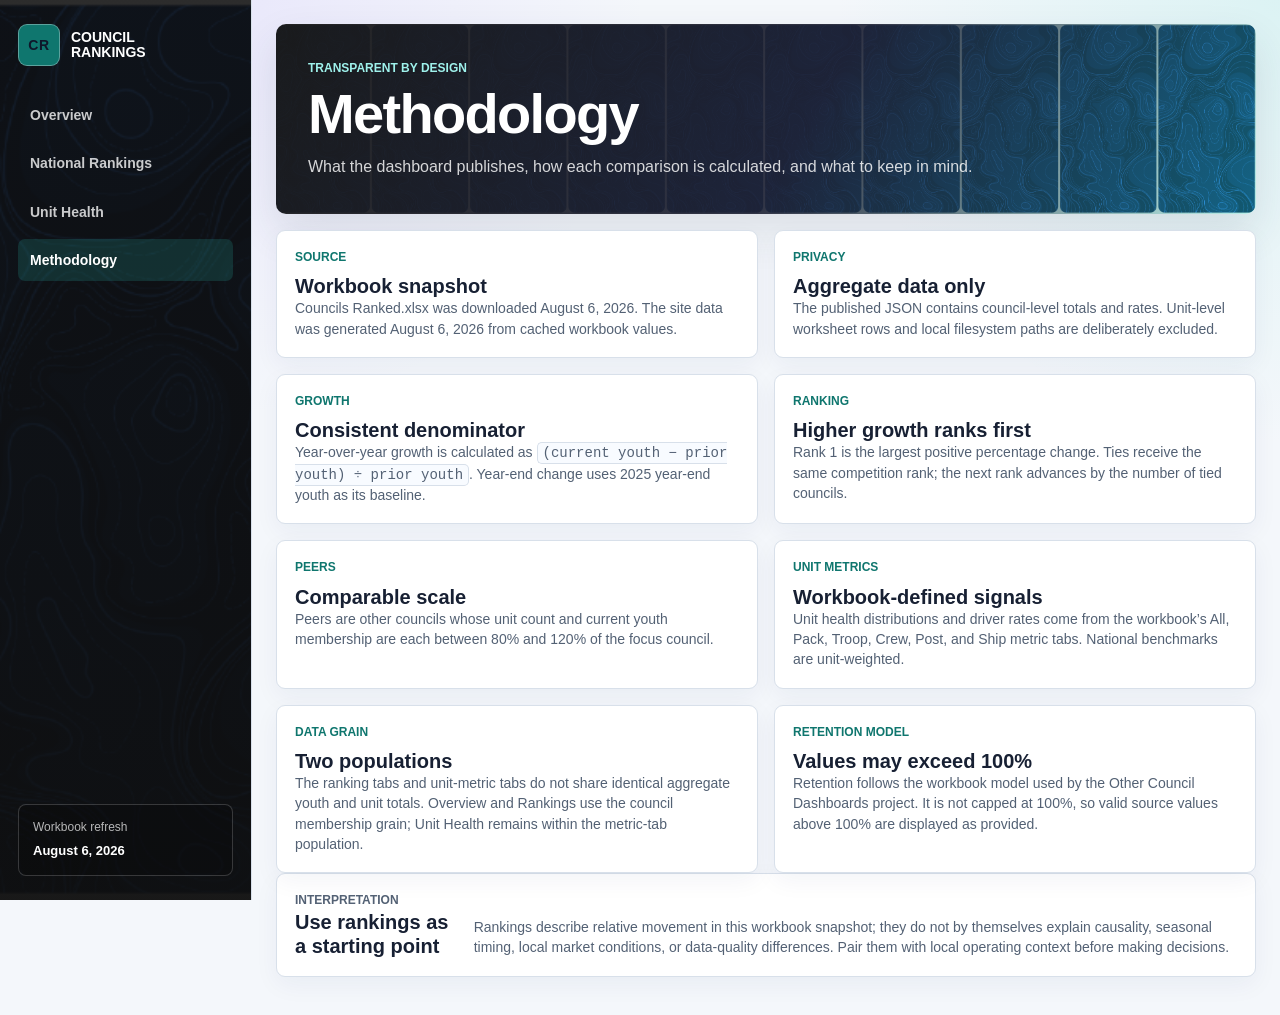
==== about.html @ ef824299 "Publish council performance ranking dashboard" ====
<!doctype html>
<html lang="en">
<head>
  <meta charset="utf-8">
  <meta name="viewport" content="width=device-width, initial-scale=1">
  <meta name="description" content="Methodology and source notes for the council ranking dashboard.">
  <title>Methodology · Council Performance Rankings</title>
  <link rel="stylesheet" href="assets/dashboard.css">
</head>
<body data-page="about">
  <div class="app-shell">
    <aside class="sidebar" aria-label="Council ranking navigation">
      <a class="brand" href="index.html"><span class="brand-mark">CR</span><span>Council<br>Rankings</span></a>
      <nav>
        <a href="index.html">Overview</a>
        <a href="rankings.html">National Rankings</a>
        <a href="unit-health.html">Unit Health</a>
        <a class="active" href="about.html">Methodology</a>
      </nav>
      <div class="sidebar-note"><span>Workbook refresh</span><strong data-source-date>Loading…</strong></div>
    </aside>
    <main>
      <header class="hero compact-hero">
        <div><p class="eyebrow">Transparent by design</p><h1>Methodology</h1><p class="lede">What the dashboard publishes, how each comparison is calculated, and what to keep in mind.</p></div>
      </header>

      <section class="method-grid">
        <article class="panel"><p class="section-kicker">Source</p><h2>Workbook snapshot</h2><p id="methodSource">Loading source metadata…</p></article>
        <article class="panel"><p class="section-kicker">Privacy</p><h2>Aggregate data only</h2><p>The published JSON contains council-level totals and rates. Unit-level worksheet rows and local filesystem paths are deliberately excluded.</p></article>
        <article class="panel"><p class="section-kicker">Growth</p><h2>Consistent denominator</h2><p>Year-over-year growth is calculated as <code>(current youth − prior youth) ÷ prior youth</code>. Year-end change uses 2025 year-end youth as its baseline.</p></article>
        <article class="panel"><p class="section-kicker">Ranking</p><h2>Higher growth ranks first</h2><p>Rank 1 is the largest positive percentage change. Ties receive the same competition rank; the next rank advances by the number of tied councils.</p></article>
        <article class="panel"><p class="section-kicker">Peers</p><h2>Comparable scale</h2><p>Peers are other councils whose unit count and current youth membership are each between 80% and 120% of the focus council.</p></article>
        <article class="panel"><p class="section-kicker">Unit metrics</p><h2>Workbook-defined signals</h2><p>Unit health distributions and driver rates come from the workbook’s All, Pack, Troop, Crew, Post, and Ship metric tabs. National benchmarks are unit-weighted.</p></article>
        <article class="panel"><p class="section-kicker">Data grain</p><h2>Two populations</h2><p>The ranking tabs and unit-metric tabs do not share identical aggregate youth and unit totals. Overview and Rankings use the council membership grain; Unit Health remains within the metric-tab population.</p></article>
        <article class="panel"><p class="section-kicker">Retention model</p><h2>Values may exceed 100%</h2><p>Retention follows the workbook model used by the Other Council Dashboards project. It is not capped at 100%, so valid source values above 100% are displayed as provided.</p></article>
      </section>

      <section class="panel source-panel">
        <div><p class="section-kicker">Interpretation</p><h2>Use rankings as a starting point</h2></div>
        <p>Rankings describe relative movement in this workbook snapshot; they do not by themselves explain causality, seasonal timing, local market conditions, or data-quality differences. Pair them with local operating context before making decisions.</p>
      </section>
    </main>
  </div>
  <script src="assets/dashboard.js"></script>
</body>
</html>
---- assets/dashboard.css ----
:root {
  color-scheme: light dark;
  --blue-900: #dbeafe;
  --blue-700: #7dd3fc;
  --blue-500: #38bdf8;
  --cyan: #2dd4bf;
  --purple: #a78bfa;
  --orange: #f5a623;
  --red: #fb7185;
  --green: #34d399;
  --ink: #f8fafc;
  --muted: #a7b0c0;
  --line: #2b3345;
  --soft: #0f0f0f;
  --panel: #1a1a1a;
  --panel-2: #20222a;
  --control-bg: #101218;
  --track: #2b3345;
  --table-head-bg: #111827;
  --table-head-ink: #fff;
  --row-hover: rgba(45, 212, 191, .08);
  --shadow: 0 18px 42px rgba(0, 0, 0, .34);
}

@media (prefers-color-scheme: light) {
  :root {
    --blue-900: #1e3a8a;
    --blue-700: #0369a1;
    --blue-500: #0284c7;
    --cyan: #0f766e;
    --purple: #7c3aed;
    --orange: #b45309;
    --red: #be123c;
    --green: #047857;
    --ink: #172033;
    --muted: #536174;
    --line: #d8e0ea;
    --soft: #f4f7fb;
    --panel: #fff;
    --panel-2: #f8fbff;
    --control-bg: #fff;
    --track: #d9e4ef;
    --table-head-bg: #edf4fb;
    --table-head-ink: #172033;
    --row-hover: rgba(15, 118, 110, .08);
    --shadow: 0 18px 42px rgba(43, 56, 80, .12);
  }
}

* { box-sizing: border-box; }
html { scroll-behavior: smooth; }
body {
  margin: 0;
  overflow-x: hidden;
  background:
    radial-gradient(circle at top right, rgba(45, 212, 191, .12), transparent 28rem),
    radial-gradient(circle at 18% 0, rgba(167, 139, 250, .14), transparent 26rem),
    var(--soft);
  color: var(--ink);
  font-family: Aptos, "Segoe UI", -apple-system, BlinkMacSystemFont, sans-serif;
  font-size: 14px;
  line-height: 1.45;
}
button, input, select { font: inherit; }
a { color: inherit; }
h1, h2, h3, p { margin-top: 0; }
h1 { margin-bottom: 12px; max-width: 780px; font-size: clamp(36px, 5vw, 56px); line-height: 1.04; font-weight: 670; letter-spacing: -.03em; }
h2 { margin-bottom: 0; font-size: 20px; line-height: 1.2; }
h3 { margin: 0 0 8px; font-size: 16px; }
code { border: 1px solid var(--line); border-radius: 5px; padding: 2px 5px; background: var(--panel-2); }

.app-shell { min-height: 100vh; display: grid; grid-template-columns: 252px minmax(0, 1fr); }
.sidebar {
  position: sticky;
  top: 0;
  height: 100vh;
  display: flex;
  flex-direction: column;
  gap: 28px;
  padding: 24px 18px;
  color: #fff;
  background: linear-gradient(rgba(15, 15, 15, .88), rgba(15, 15, 15, .96)), url("topo-panel.png") center/cover;
  border-right: 1px solid var(--line);
}
.brand { display: flex; align-items: center; gap: 11px; color: #fff; font-size: 14px; font-weight: 800; line-height: 1.05; text-decoration: none; text-transform: uppercase; }
.brand-mark { width: 42px; height: 42px; display: grid; place-items: center; border: 1px solid rgba(255, 255, 255, .32); border-radius: 9px; color: #0f172a; background: var(--cyan); font-size: 14px; letter-spacing: .05em; }
.sidebar nav { display: grid; gap: 6px; }
.sidebar nav a { color: rgba(255, 255, 255, .78); text-decoration: none; border-radius: 7px; padding: 11px 12px; font-weight: 680; }
.sidebar nav a:hover, .sidebar nav a.active { color: #fff; background: rgba(45, 212, 191, .16); }
.sidebar-note { margin-top: auto; display: grid; gap: 6px; padding: 14px; border: 1px solid rgba(255, 255, 255, .18); border-radius: 8px; background: rgba(0, 0, 0, .18); }
.sidebar-note span { color: rgba(255, 255, 255, .7); font-size: 12px; }
.sidebar-note strong { font-size: 13px; }

main { min-width: 0; padding: 24px; }
.hero {
  min-height: 230px;
  display: flex;
  justify-content: space-between;
  align-items: end;
  gap: 28px;
  padding: 32px;
  color: #fff;
  background: linear-gradient(120deg, rgba(26, 26, 26, .96), rgba(31, 35, 54, .92) 54%, rgba(45, 212, 191, .32)), url("topo-panel.png") right center/auto 100%;
  border-radius: 10px;
  box-shadow: var(--shadow);
}
.compact-hero { min-height: 190px; align-items: center; }
.eyebrow, .section-kicker { margin: 0 0 8px; color: var(--cyan); font-size: 12px; font-weight: 820; text-transform: uppercase; }
.hero .eyebrow { color: #9ff2ec; }
.lede { max-width: 720px; margin-bottom: 0; color: rgba(255, 255, 255, .82); font-size: 16px; }
.hero-actions { width: min(440px, 100%); display: grid; gap: 10px; }
.filter-note { margin: 0; color: rgba(255, 255, 255, .76); font-size: 12px; font-weight: 750; }
.control { min-width: 0; display: grid; gap: 5px; color: var(--muted); font-size: 12px; font-weight: 750; }
.control.light { color: rgba(255, 255, 255, .78); }
select, input { width: 100%; min-width: 0; height: 42px; border: 1px solid var(--line); border-radius: 7px; padding: 0 12px; color: var(--ink); background: var(--control-bg); }
.hero select { border-color: rgba(255, 255, 255, .24); color: #fff; background: rgba(9, 12, 20, .76); }

.kpi-grid { display: grid; grid-template-columns: repeat(6, minmax(132px, 1fr)); gap: 14px; margin: 16px 0; }
.compact-kpis { grid-template-columns: repeat(4, minmax(150px, 1fr)); }
.kpi, .panel { min-width: 0; border: 1px solid var(--line); border-radius: 9px; background: var(--panel); box-shadow: 0 8px 24px rgba(8, 43, 97, .05); }
.kpi { min-height: 128px; display: grid; align-content: space-between; padding: 16px; border-top: 4px solid var(--blue-500); background: linear-gradient(180deg, var(--panel), var(--panel-2)); }
.kpi.good { border-top-color: var(--green); }
.kpi.warning { border-top-color: var(--orange); }
.kpi.danger { border-top-color: var(--red); }
.kpi.teal { border-top-color: var(--cyan); }
.kpi-label { color: var(--muted); font-size: 11px; font-weight: 820; text-transform: uppercase; }
.kpi-value { margin: 8px 0 3px; color: var(--ink); font-size: clamp(25px, 3vw, 31px); line-height: 1; font-weight: 700; font-variant-numeric: tabular-nums; overflow-wrap: anywhere; }
.kpi-sub { color: var(--muted); font-size: 12px; overflow-wrap: anywhere; }

.focus-grid { display: grid; grid-template-columns: repeat(2, minmax(0, 1fr)); gap: 16px; }
.dashboard-grid { display: grid; grid-template-columns: minmax(0, 1.35fr) minmax(320px, .65fr); gap: 16px; align-items: start; }
.panel { margin-bottom: 16px; padding: 18px; overflow: hidden; }
.panel-head { display: flex; justify-content: space-between; align-items: center; gap: 16px; margin-bottom: 16px; }
.panel-head.compact { margin-bottom: 12px; }
.panel-intro { margin: -5px 0 15px; color: var(--muted); }
.detail-link { display: inline-flex; align-items: center; min-height: 30px; border: 1px solid var(--line); border-radius: 999px; padding: 4px 10px; color: var(--cyan); background: var(--panel-2); font-size: 12px; font-weight: 800; text-decoration: none; white-space: nowrap; }
.detail-link:hover { text-decoration: underline; }
.count-pill, .status { display: inline-flex; align-items: center; justify-content: center; min-height: 25px; border-radius: 999px; padding: 3px 9px; font-size: 12px; font-weight: 820; white-space: nowrap; }
.count-pill { color: var(--cyan); background: rgba(45, 212, 191, .12); }
.status.good { color: var(--green); background: rgba(52, 211, 153, .13); }
.status.warn { color: var(--orange); background: rgba(245, 166, 35, .13); }
.status.bad { color: var(--red); background: rgba(251, 113, 133, .13); }

.chart-list, .comparison-list { display: grid; gap: 10px; }
.chart-row { display: grid; grid-template-columns: minmax(140px, 230px) minmax(110px, 1fr) 78px; gap: 12px; align-items: center; }
.chart-label { min-width: 0; display: grid; gap: 2px; font-weight: 720; }
.chart-label span { color: var(--muted); font-size: 11px; font-weight: 650; }
.bar { height: 14px; overflow: hidden; border-radius: 999px; background: var(--track); }
.bar span { display: block; height: 100%; min-width: 2px; border-radius: inherit; background: linear-gradient(90deg, var(--purple), var(--cyan)); }
.bar.negative span { background: linear-gradient(90deg, var(--red), var(--orange)); }
.bar-value { text-align: right; font-variant-numeric: tabular-nums; font-weight: 750; }
.signal-list { display: grid; gap: 10px; }
.signal { border: 1px solid var(--line); border-radius: 8px; padding: 13px; background: var(--panel-2); }
.signal strong { display: block; margin-bottom: 4px; font-size: 15px; }
.signal p { margin: 0; color: var(--muted); }

.table-wrap { width: 100%; max-width: 100%; max-height: 560px; overflow: auto; border: 1px solid var(--line); border-radius: 8px; }
.table-wrap.tall { max-height: calc(100vh - 360px); min-height: 420px; }
table { width: 100%; min-width: 760px; border-collapse: collapse; }
th, td { padding: 10px 11px; border-bottom: 1px solid var(--line); text-align: left; vertical-align: middle; }
th { position: sticky; top: 0; z-index: 1; color: var(--table-head-ink); background: var(--table-head-bg); font-size: 12px; font-weight: 780; }
tbody tr:hover { background: var(--row-hover); }
tbody tr.focus-row { background: rgba(45, 212, 191, .12); }
.num { text-align: right; font-variant-numeric: tabular-nums; }
.positive { color: var(--green); }
.negative { color: var(--red); }
.muted { color: var(--muted); }

.metric-stack { display: grid; gap: 2px; }
.metric-line { display: flex; justify-content: space-between; gap: 16px; padding: 11px 0; border-bottom: 1px solid var(--line); }
.metric-line:last-child { border-bottom: 0; }
.metric-line span { color: var(--muted); }
.metric-line strong { text-align: right; font-variant-numeric: tabular-nums; }
.source-panel { display: flex; justify-content: space-between; align-items: end; gap: 24px; }
.source-panel p { max-width: 820px; margin: 0; color: var(--muted); }

.toolbar { display: grid; grid-template-columns: 1.3fr .8fr 1.3fr .8fr; gap: 12px; margin: 16px 0; padding: 14px; border: 1px solid var(--line); border-radius: 9px; background: var(--panel); }
.toolbar.two-up { grid-template-columns: repeat(2, minmax(0, 1fr)); }

.mix-chart { display: grid; gap: 18px; }
.mix-total { display: grid; grid-template-columns: repeat(3, 1fr); gap: 10px; }
.mix-segment { padding: 14px; border: 1px solid var(--line); border-radius: 8px; background: var(--panel-2); }
.mix-segment strong { display: block; margin-bottom: 3px; font-size: 25px; font-variant-numeric: tabular-nums; }
.mix-segment span { color: var(--muted); font-size: 12px; }
.mix-segment.low { border-top: 4px solid var(--red); }
.mix-segment.mid { border-top: 4px solid var(--orange); }
.mix-segment.high { border-top: 4px solid var(--green); }
.stacked-bar { height: 24px; display: flex; overflow: hidden; border-radius: 999px; background: var(--track); }
.stacked-bar span { height: 100%; min-width: 2px; }
.stacked-bar .low { background: var(--red); }
.stacked-bar .mid { background: var(--orange); }
.stacked-bar .high { background: var(--green); }
.comparison-row { display: grid; grid-template-columns: minmax(130px, 1fr) repeat(2, minmax(74px, .45fr)); gap: 12px; align-items: center; padding: 10px 0; border-bottom: 1px solid var(--line); }
.comparison-row:last-child { border-bottom: 0; }
.comparison-row span { color: var(--muted); }
.comparison-row strong { text-align: right; font-variant-numeric: tabular-nums; }
.comparison-head { color: var(--muted); font-size: 11px; font-weight: 820; text-transform: uppercase; }

.method-grid { display: grid; grid-template-columns: repeat(2, minmax(0, 1fr)); gap: 16px; margin-top: 16px; }
.method-grid .panel { margin: 0; }
.method-grid .panel p:last-child { margin-bottom: 0; color: var(--muted); }
.loading, .empty-state { padding: 18px; color: var(--muted); text-align: center; }
.error-banner { margin: 16px 0; border: 1px solid var(--red); border-radius: 8px; padding: 14px; color: var(--red); background: rgba(251, 113, 133, .08); }

@media (max-width: 1180px) {
  .kpi-grid { grid-template-columns: repeat(3, minmax(0, 1fr)); }
  .compact-kpis { grid-template-columns: repeat(2, minmax(0, 1fr)); }
  .dashboard-grid, .focus-grid { grid-template-columns: 1fr; }
  .toolbar { grid-template-columns: repeat(2, minmax(0, 1fr)); }
  .hero { align-items: start; flex-direction: column; }
}

@media (max-width: 900px) {
  .app-shell { grid-template-columns: 1fr; }
  .sidebar { position: relative; height: auto; gap: 16px; padding: 16px; }
  .sidebar nav { grid-template-columns: repeat(4, minmax(0, 1fr)); }
  .sidebar nav a { padding: 9px 8px; text-align: center; font-size: 12px; }
  .sidebar-note { display: none; }
  main { padding: 14px; }
  .hero { min-height: 0; padding: 24px; }
  .kpi-grid, .compact-kpis, .toolbar, .toolbar.two-up, .method-grid { grid-template-columns: 1fr; }
  .chart-row { grid-template-columns: 1fr; gap: 6px; }
  .bar-value { text-align: left; }
  .source-panel { align-items: start; flex-direction: column; }
}

@media (max-width: 560px) {
  .brand { display: none; }
  .sidebar nav { grid-template-columns: repeat(2, minmax(0, 1fr)); }
  .mix-total { grid-template-columns: 1fr; }
  .comparison-row { grid-template-columns: 1fr 1fr; }
  .comparison-row > :first-child { grid-column: 1 / -1; }
}
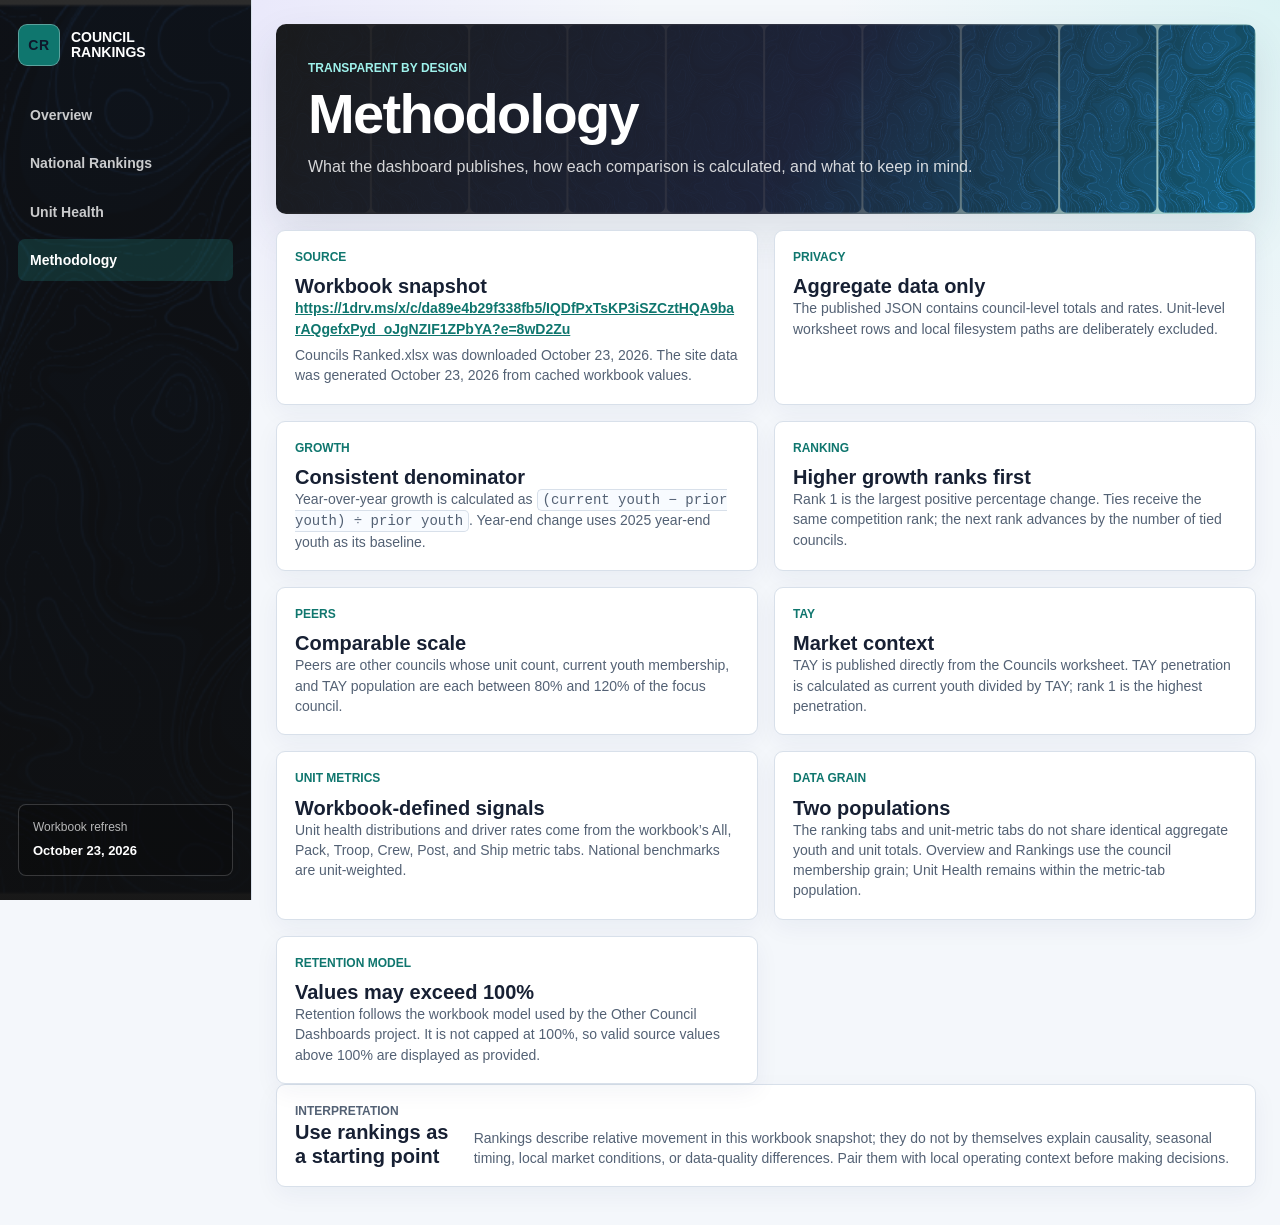
==== commit 3433ab69: "Refresh council rankings with TAY 2026-10-22" ====
--- a/about.html
+++ b/about.html
@@ -29,7 +29,8 @@
         <article class="panel"><p class="section-kicker">Privacy</p><h2>Aggregate data only</h2><p>The published JSON contains council-level totals and rates. Unit-level worksheet rows and local filesystem paths are deliberately excluded.</p></article>
         <article class="panel"><p class="section-kicker">Growth</p><h2>Consistent denominator</h2><p>Year-over-year growth is calculated as <code>(current youth − prior youth) ÷ prior youth</code>. Year-end change uses 2025 year-end youth as its baseline.</p></article>
         <article class="panel"><p class="section-kicker">Ranking</p><h2>Higher growth ranks first</h2><p>Rank 1 is the largest positive percentage change. Ties receive the same competition rank; the next rank advances by the number of tied councils.</p></article>
-        <article class="panel"><p class="section-kicker">Peers</p><h2>Comparable scale</h2><p>Peers are other councils whose unit count and current youth membership are each between 80% and 120% of the focus council.</p></article>
+        <article class="panel"><p class="section-kicker">Peers</p><h2>Comparable scale</h2><p>Peers are other councils whose unit count, current youth membership, and TAY population are each between 80% and 120% of the focus council.</p></article>
+        <article class="panel"><p class="section-kicker">TAY</p><h2>Market context</h2><p>TAY is published directly from the Councils worksheet. TAY penetration is calculated as current youth divided by TAY; rank 1 is the highest penetration.</p></article>
         <article class="panel"><p class="section-kicker">Unit metrics</p><h2>Workbook-defined signals</h2><p>Unit health distributions and driver rates come from the workbook’s All, Pack, Troop, Crew, Post, and Ship metric tabs. National benchmarks are unit-weighted.</p></article>
         <article class="panel"><p class="section-kicker">Data grain</p><h2>Two populations</h2><p>The ranking tabs and unit-metric tabs do not share identical aggregate youth and unit totals. Overview and Rankings use the council membership grain; Unit Health remains within the metric-tab population.</p></article>
         <article class="panel"><p class="section-kicker">Retention model</p><h2>Values may exceed 100%</h2><p>Retention follows the workbook model used by the Other Council Dashboards project. It is not capped at 100%, so valid source values above 100% are displayed as provided.</p></article>
--- a/assets/dashboard.css
+++ b/assets/dashboard.css
@@ -173,6 +173,8 @@
 .metric-line strong { text-align: right; font-variant-numeric: tabular-nums; }
 .source-panel { display: flex; justify-content: space-between; align-items: end; gap: 24px; }
 .source-panel p { max-width: 820px; margin: 0; color: var(--muted); }
+.source-link { display: block; margin-bottom: 6px; color: var(--cyan); font-weight: 750; overflow-wrap: anywhere; }
+.source-link + span { display: block; }
 
 .toolbar { display: grid; grid-template-columns: 1.3fr .8fr 1.3fr .8fr; gap: 12px; margin: 16px 0; padding: 14px; border: 1px solid var(--line); border-radius: 9px; background: var(--panel); }
 .toolbar.two-up { grid-template-columns: repeat(2, minmax(0, 1fr)); }
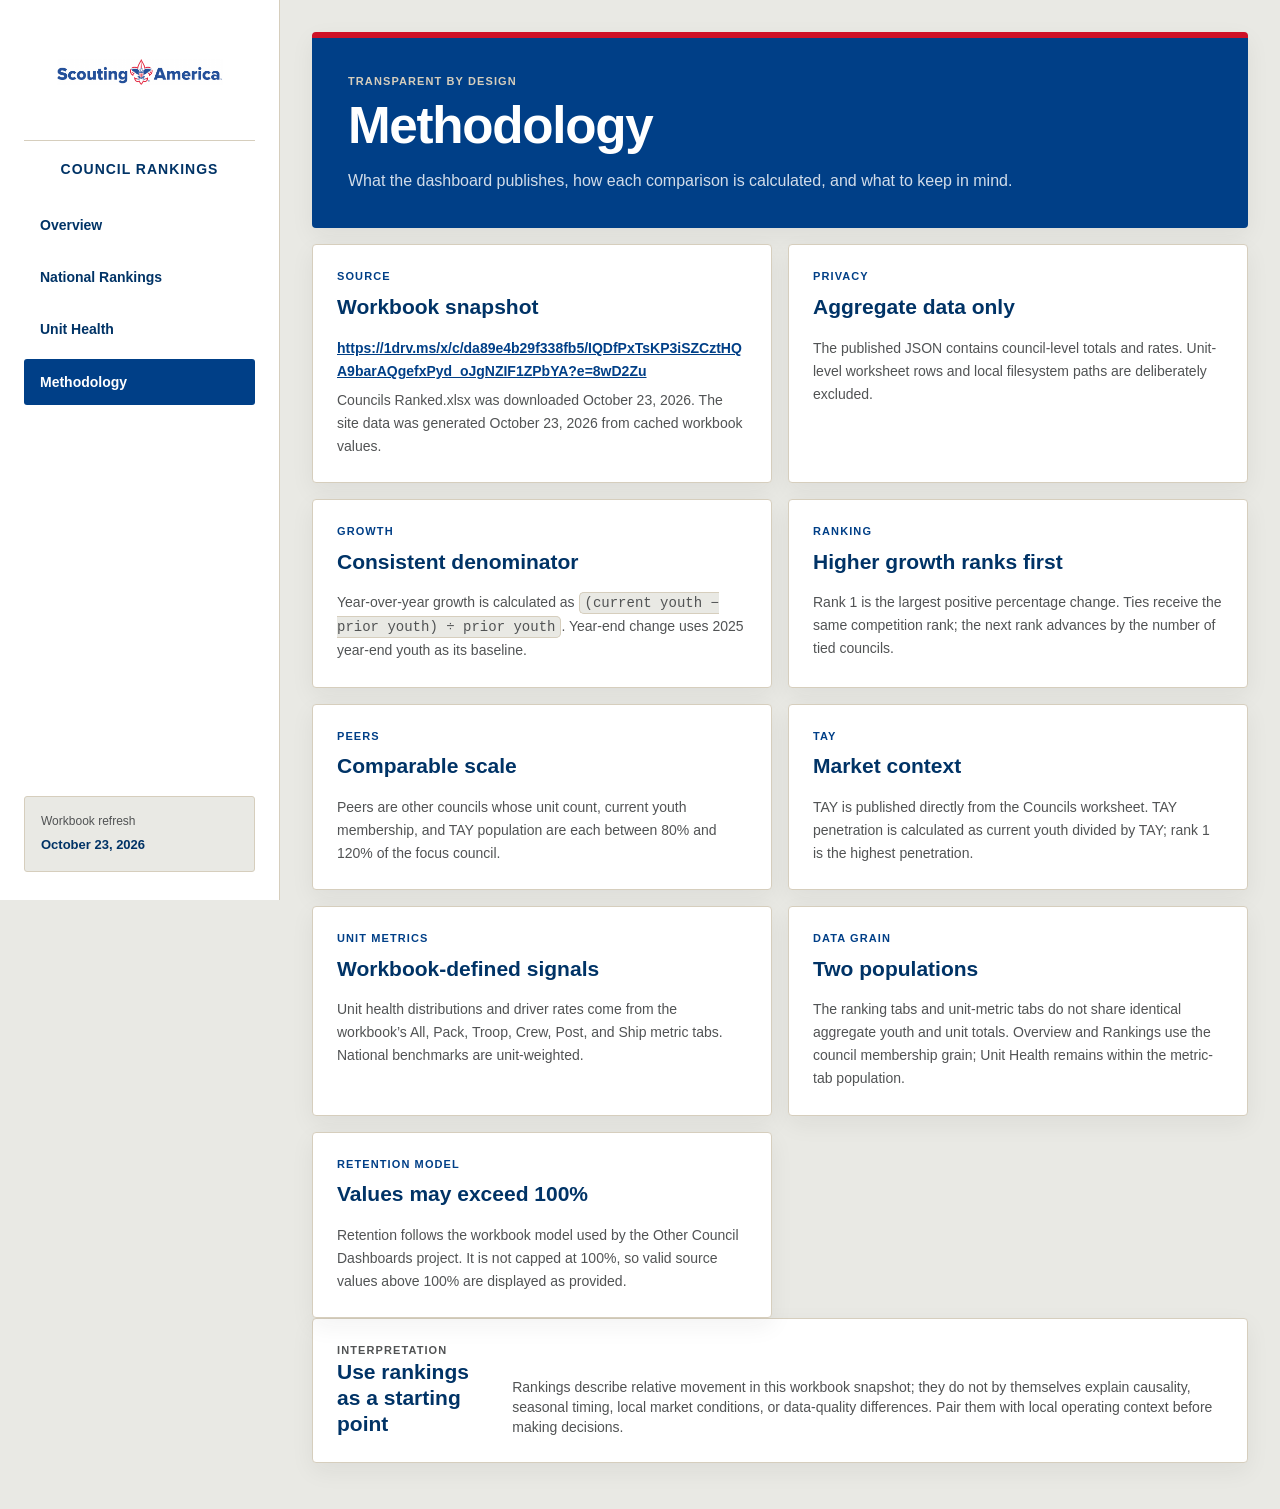
==== commit 61d1acf7: "Apply Scouting America branding with system color themes" ====
--- a/about.html
+++ b/about.html
@@ -5,17 +5,17 @@
   <meta name="viewport" content="width=device-width, initial-scale=1">
   <meta name="description" content="Methodology and source notes for the council ranking dashboard.">
   <title>Methodology · Council Performance Rankings</title>
-  <link rel="stylesheet" href="assets/dashboard.css">
+  <link rel="stylesheet" href="assets/dashboard.css?v=20261023-brand">
 </head>
 <body data-page="about">
   <div class="app-shell">
     <aside class="sidebar" aria-label="Council ranking navigation">
-      <a class="brand" href="index.html"><span class="brand-mark">CR</span><span>Council<br>Rankings</span></a>
+      <a class="brand" href="index.html" aria-label="Council Rankings home"><img src="assets/scouting-america-signature.png" alt="Scouting America" width="660" height="110"><span>Council Rankings</span></a>
       <nav>
         <a href="index.html">Overview</a>
         <a href="rankings.html">National Rankings</a>
         <a href="unit-health.html">Unit Health</a>
-        <a class="active" href="about.html">Methodology</a>
+        <a class="active" aria-current="page" href="about.html">Methodology</a>
       </nav>
       <div class="sidebar-note"><span>Workbook refresh</span><strong data-source-date>Loading…</strong></div>
     </aside>
--- a/assets/dashboard.css
+++ b/assets/dashboard.css
@@ -1,50 +1,28 @@
 :root {
+  /* Scouting America primary and secondary palette, brand guide pp. 14–16. */
   color-scheme: light dark;
-  --blue-900: #dbeafe;
-  --blue-700: #7dd3fc;
-  --blue-500: #38bdf8;
-  --cyan: #2dd4bf;
-  --purple: #a78bfa;
-  --orange: #f5a623;
-  --red: #fb7185;
-  --green: #34d399;
-  --ink: #f8fafc;
-  --muted: #a7b0c0;
-  --line: #2b3345;
-  --soft: #0f0f0f;
-  --panel: #1a1a1a;
-  --panel-2: #20222a;
-  --control-bg: #101218;
-  --track: #2b3345;
-  --table-head-bg: #111827;
-  --table-head-ink: #fff;
-  --row-hover: rgba(45, 212, 191, .08);
-  --shadow: 0 18px 42px rgba(0, 0, 0, .34);
-}
-
-@media (prefers-color-scheme: light) {
-  :root {
-    --blue-900: #1e3a8a;
-    --blue-700: #0369a1;
-    --blue-500: #0284c7;
-    --cyan: #0f766e;
-    --purple: #7c3aed;
-    --orange: #b45309;
-    --red: #be123c;
-    --green: #047857;
-    --ink: #172033;
-    --muted: #536174;
-    --line: #d8e0ea;
-    --soft: #f4f7fb;
-    --panel: #fff;
-    --panel-2: #f8fbff;
-    --control-bg: #fff;
-    --track: #d9e4ef;
-    --table-head-bg: #edf4fb;
-    --table-head-ink: #172033;
-    --row-hover: rgba(15, 118, 110, .08);
-    --shadow: 0 18px 42px rgba(43, 56, 80, .12);
-  }
+  --blue-900: #003366;
+  --blue-700: #003F87;
+  --blue-500: #003F87;
+  --cyan: #003F87;
+  --purple: #003366;
+  --orange: #AD9D7B;
+  --red: #CE1126;
+  --green: #003F87;
+  --tan: #D6CEBD;
+  --pale-blue: #9AB3D5;
+  --ink: #232528;
+  --muted: #515354;
+  --line: #D6CEBD;
+  --soft: #E9E9E4;
+  --panel: #FFFFFF;
+  --panel-2: #E9E9E4;
+  --control-bg: #FFFFFF;
+  --track: #E9E9E4;
+  --table-head-bg: #003366;
+  --table-head-ink: #FFFFFF;
+  --row-hover: #E9E9E4;
+  --shadow: 0 8px 24px rgba(35, 37, 40, .06);
 }
 
 * { box-sizing: border-box; }
@@ -52,105 +30,107 @@
 body {
   margin: 0;
   overflow-x: hidden;
-  background:
-    radial-gradient(circle at top right, rgba(45, 212, 191, .12), transparent 28rem),
-    radial-gradient(circle at 18% 0, rgba(167, 139, 250, .14), transparent 26rem),
-    var(--soft);
+  background: var(--soft);
   color: var(--ink);
-  font-family: Aptos, "Segoe UI", -apple-system, BlinkMacSystemFont, sans-serif;
+  font-family: Arial, Helvetica, sans-serif;
   font-size: 14px;
   line-height: 1.45;
 }
 button, input, select { font: inherit; }
 a { color: inherit; }
 h1, h2, h3, p { margin-top: 0; }
-h1 { margin-bottom: 12px; max-width: 780px; font-size: clamp(36px, 5vw, 56px); line-height: 1.04; font-weight: 670; letter-spacing: -.03em; }
-h2 { margin-bottom: 0; font-size: 20px; line-height: 1.2; }
+h1 { margin-bottom: 16px; max-width: 780px; font-size: clamp(34px, 4vw, 52px); line-height: 1.06; font-weight: 800; letter-spacing: -.025em; }
+h2 { margin-bottom: 0; color: var(--blue-900); font-size: 21px; line-height: 1.25; font-weight: 700; }
 h3 { margin: 0 0 8px; font-size: 16px; }
 code { border: 1px solid var(--line); border-radius: 5px; padding: 2px 5px; background: var(--panel-2); }
 
-.app-shell { min-height: 100vh; display: grid; grid-template-columns: 252px minmax(0, 1fr); }
+.app-shell { min-height: 100vh; display: grid; grid-template-columns: 280px minmax(0, 1fr); }
 .sidebar {
   position: sticky;
   top: 0;
   height: 100vh;
   display: flex;
   flex-direction: column;
-  gap: 28px;
-  padding: 24px 18px;
-  color: #fff;
-  background: linear-gradient(rgba(15, 15, 15, .88), rgba(15, 15, 15, .96)), url("topo-panel.png") center/cover;
+  gap: 24px;
+  padding: 28px 24px;
+  color: var(--blue-900);
+  background: var(--panel);
   border-right: 1px solid var(--line);
 }
-.brand { display: flex; align-items: center; gap: 11px; color: #fff; font-size: 14px; font-weight: 800; line-height: 1.05; text-decoration: none; text-transform: uppercase; }
-.brand-mark { width: 42px; height: 42px; display: grid; place-items: center; border: 1px solid rgba(255, 255, 255, .32); border-radius: 9px; color: #0f172a; background: var(--cyan); font-size: 14px; letter-spacing: .05em; }
+.brand { display: grid; justify-items: center; color: var(--blue-900); font-size: 14px; font-weight: 700; line-height: 1.2; text-decoration: none; }
+/* Keep at least one fleur-de-lis height of white clear space on every side. */
+.brand img { display: block; box-sizing: content-box; width: 168px; height: auto; margin: 0 0 24px; padding: 30px; background: #FFFFFF; }
+.brand > span { width: 100%; padding: 20px 0 0; border-top: 1px solid var(--line); letter-spacing: .07em; text-transform: uppercase; text-align: center; }
 .sidebar nav { display: grid; gap: 6px; }
-.sidebar nav a { color: rgba(255, 255, 255, .78); text-decoration: none; border-radius: 7px; padding: 11px 12px; font-weight: 680; }
-.sidebar nav a:hover, .sidebar nav a.active { color: #fff; background: rgba(45, 212, 191, .16); }
-.sidebar-note { margin-top: auto; display: grid; gap: 6px; padding: 14px; border: 1px solid rgba(255, 255, 255, .18); border-radius: 8px; background: rgba(0, 0, 0, .18); }
-.sidebar-note span { color: rgba(255, 255, 255, .7); font-size: 12px; }
+.sidebar nav a { color: var(--blue-900); text-decoration: none; border-radius: 3px; padding: 13px 16px; font-weight: 700; }
+.sidebar nav a:hover { background: var(--soft); }
+.sidebar nav a.active { color: #fff; background: var(--blue-700); }
+.sidebar-note { margin-top: auto; display: grid; gap: 6px; padding: 16px; border: 1px solid var(--line); border-radius: 3px; background: var(--soft); }
+.sidebar-note span { color: var(--muted); font-size: 12px; }
 .sidebar-note strong { font-size: 13px; }
 
-main { min-width: 0; padding: 24px; }
+main { min-width: 0; width: 100%; max-width: 1800px; margin: 0 auto; padding: 32px; }
 .hero {
   min-height: 230px;
   display: flex;
   justify-content: space-between;
   align-items: end;
   gap: 28px;
-  padding: 32px;
+  padding: 36px;
   color: #fff;
-  background: linear-gradient(120deg, rgba(26, 26, 26, .96), rgba(31, 35, 54, .92) 54%, rgba(45, 212, 191, .32)), url("topo-panel.png") right center/auto 100%;
-  border-radius: 10px;
+  background: var(--blue-700);
+  border-top: 6px solid var(--red);
+  border-radius: 4px;
   box-shadow: var(--shadow);
 }
 .compact-hero { min-height: 190px; align-items: center; }
-.eyebrow, .section-kicker { margin: 0 0 8px; color: var(--cyan); font-size: 12px; font-weight: 820; text-transform: uppercase; }
-.hero .eyebrow { color: #9ff2ec; }
+.eyebrow, .section-kicker { margin: 0 0 9px; color: var(--blue-700); font-size: 11px; letter-spacing: .1em; font-weight: 700; text-transform: uppercase; }
+.hero .eyebrow { color: var(--tan); }
 .lede { max-width: 720px; margin-bottom: 0; color: rgba(255, 255, 255, .82); font-size: 16px; }
-.hero-actions { width: min(440px, 100%); display: grid; gap: 10px; }
+.hero-actions { width: min(360px, 100%); flex: 0 0 min(360px, 35%); display: grid; gap: 10px; }
 .filter-note { margin: 0; color: rgba(255, 255, 255, .76); font-size: 12px; font-weight: 750; }
 .control { min-width: 0; display: grid; gap: 5px; color: var(--muted); font-size: 12px; font-weight: 750; }
 .control.light { color: rgba(255, 255, 255, .78); }
-select, input { width: 100%; min-width: 0; height: 42px; border: 1px solid var(--line); border-radius: 7px; padding: 0 12px; color: var(--ink); background: var(--control-bg); }
-.hero select { border-color: rgba(255, 255, 255, .24); color: #fff; background: rgba(9, 12, 20, .76); }
+select, input { width: 100%; min-width: 0; height: 44px; border: 1px solid var(--muted); border-radius: 3px; padding: 0 12px; color: var(--ink); background: var(--control-bg); }
+.hero select { color-scheme: light; border-color: #fff; color: #003366; background: #fff; }
+:focus-visible { outline: 3px solid var(--pale-blue); outline-offset: 3px; }
 
 .kpi-grid { display: grid; grid-template-columns: repeat(6, minmax(132px, 1fr)); gap: 14px; margin: 16px 0; }
 .compact-kpis { grid-template-columns: repeat(4, minmax(150px, 1fr)); }
-.kpi, .panel { min-width: 0; border: 1px solid var(--line); border-radius: 9px; background: var(--panel); box-shadow: 0 8px 24px rgba(8, 43, 97, .05); }
-.kpi { min-height: 128px; display: grid; align-content: space-between; padding: 16px; border-top: 4px solid var(--blue-500); background: linear-gradient(180deg, var(--panel), var(--panel-2)); }
+.kpi, .panel { min-width: 0; border: 1px solid var(--line); border-radius: 4px; background: var(--panel); box-shadow: var(--shadow); }
+.kpi { min-height: 140px; display: grid; align-content: space-between; padding: 20px 16px; border-top: 4px solid var(--blue-500); }
 .kpi.good { border-top-color: var(--green); }
 .kpi.warning { border-top-color: var(--orange); }
 .kpi.danger { border-top-color: var(--red); }
 .kpi.teal { border-top-color: var(--cyan); }
 .kpi-label { color: var(--muted); font-size: 11px; font-weight: 820; text-transform: uppercase; }
-.kpi-value { margin: 8px 0 3px; color: var(--ink); font-size: clamp(25px, 3vw, 31px); line-height: 1; font-weight: 700; font-variant-numeric: tabular-nums; overflow-wrap: anywhere; }
+.kpi-value { margin: 12px 0 6px; color: var(--blue-900); font-size: clamp(25px, 3vw, 33px); line-height: 1; font-weight: 700; font-variant-numeric: tabular-nums; overflow-wrap: anywhere; }
 .kpi-sub { color: var(--muted); font-size: 12px; overflow-wrap: anywhere; }
 
 .focus-grid { display: grid; grid-template-columns: repeat(2, minmax(0, 1fr)); gap: 16px; }
 .dashboard-grid { display: grid; grid-template-columns: minmax(0, 1.35fr) minmax(320px, .65fr); gap: 16px; align-items: start; }
-.panel { margin-bottom: 16px; padding: 18px; overflow: hidden; }
+.panel { margin-bottom: 16px; padding: 24px; overflow: hidden; }
 .panel-head { display: flex; justify-content: space-between; align-items: center; gap: 16px; margin-bottom: 16px; }
 .panel-head.compact { margin-bottom: 12px; }
 .panel-intro { margin: -5px 0 15px; color: var(--muted); }
-.detail-link { display: inline-flex; align-items: center; min-height: 30px; border: 1px solid var(--line); border-radius: 999px; padding: 4px 10px; color: var(--cyan); background: var(--panel-2); font-size: 12px; font-weight: 800; text-decoration: none; white-space: nowrap; }
+.detail-link { display: inline-flex; align-items: center; min-height: 36px; border: 1px solid var(--blue-700); border-radius: 3px; padding: 6px 12px; color: var(--blue-700); background: var(--panel); font-size: 12px; font-weight: 700; text-decoration: none; white-space: nowrap; }
 .detail-link:hover { text-decoration: underline; }
 .count-pill, .status { display: inline-flex; align-items: center; justify-content: center; min-height: 25px; border-radius: 999px; padding: 3px 9px; font-size: 12px; font-weight: 820; white-space: nowrap; }
-.count-pill { color: var(--cyan); background: rgba(45, 212, 191, .12); }
-.status.good { color: var(--green); background: rgba(52, 211, 153, .13); }
-.status.warn { color: var(--orange); background: rgba(245, 166, 35, .13); }
-.status.bad { color: var(--red); background: rgba(251, 113, 133, .13); }
+.count-pill { color: var(--blue-900); background: var(--soft); }
+.status.good { color: #fff; background: var(--blue-700); }
+.status.warn { color: var(--ink); background: var(--tan); }
+.status.bad { color: #fff; background: var(--red); }
 
 .chart-list, .comparison-list { display: grid; gap: 10px; }
 .chart-row { display: grid; grid-template-columns: minmax(140px, 230px) minmax(110px, 1fr) 78px; gap: 12px; align-items: center; }
 .chart-label { min-width: 0; display: grid; gap: 2px; font-weight: 720; }
 .chart-label span { color: var(--muted); font-size: 11px; font-weight: 650; }
 .bar { height: 14px; overflow: hidden; border-radius: 999px; background: var(--track); }
-.bar span { display: block; height: 100%; min-width: 2px; border-radius: inherit; background: linear-gradient(90deg, var(--purple), var(--cyan)); }
-.bar.negative span { background: linear-gradient(90deg, var(--red), var(--orange)); }
+.bar span { display: block; height: 100%; min-width: 2px; border-radius: inherit; background: var(--blue-700); }
+.bar.negative span { background: var(--red); }
 .bar-value { text-align: right; font-variant-numeric: tabular-nums; font-weight: 750; }
 .signal-list { display: grid; gap: 10px; }
-.signal { border: 1px solid var(--line); border-radius: 8px; padding: 13px; background: var(--panel-2); }
+.signal { border: 0; border-left: 3px solid var(--tan); border-radius: 0; padding: 12px 16px; background: var(--soft); }
 .signal strong { display: block; margin-bottom: 4px; font-size: 15px; }
 .signal p { margin: 0; color: var(--muted); }
 
@@ -160,7 +140,7 @@
 th, td { padding: 10px 11px; border-bottom: 1px solid var(--line); text-align: left; vertical-align: middle; }
 th { position: sticky; top: 0; z-index: 1; color: var(--table-head-ink); background: var(--table-head-bg); font-size: 12px; font-weight: 780; }
 tbody tr:hover { background: var(--row-hover); }
-tbody tr.focus-row { background: rgba(45, 212, 191, .12); }
+tbody tr.focus-row { background: var(--soft); box-shadow: inset 4px 0 var(--blue-700); }
 .num { text-align: right; font-variant-numeric: tabular-nums; }
 .positive { color: var(--green); }
 .negative { color: var(--red); }
@@ -176,7 +156,7 @@
 .source-link { display: block; margin-bottom: 6px; color: var(--cyan); font-weight: 750; overflow-wrap: anywhere; }
 .source-link + span { display: block; }
 
-.toolbar { display: grid; grid-template-columns: 1.3fr .8fr 1.3fr .8fr; gap: 12px; margin: 16px 0; padding: 14px; border: 1px solid var(--line); border-radius: 9px; background: var(--panel); }
+.toolbar { display: grid; grid-template-columns: 1.3fr .8fr 1.3fr .8fr; gap: 16px; margin: 16px 0; padding: 20px; border: 1px solid var(--line); border-radius: 4px; background: var(--panel); }
 .toolbar.two-up { grid-template-columns: repeat(2, minmax(0, 1fr)); }
 
 .mix-chart { display: grid; gap: 18px; }
@@ -200,9 +180,9 @@
 
 .method-grid { display: grid; grid-template-columns: repeat(2, minmax(0, 1fr)); gap: 16px; margin-top: 16px; }
 .method-grid .panel { margin: 0; }
-.method-grid .panel p:last-child { margin-bottom: 0; color: var(--muted); }
+.method-grid .panel p:last-child { margin: 16px 0 0; color: var(--muted); line-height: 1.65; }
 .loading, .empty-state { padding: 18px; color: var(--muted); text-align: center; }
-.error-banner { margin: 16px 0; border: 1px solid var(--red); border-radius: 8px; padding: 14px; color: var(--red); background: rgba(251, 113, 133, .08); }
+.error-banner { margin: 16px 0; border: 2px solid var(--red); border-radius: 4px; padding: 14px; color: var(--red); background: var(--panel); }
 
 @media (max-width: 1180px) {
   .kpi-grid { grid-template-columns: repeat(3, minmax(0, 1fr)); }
@@ -210,11 +190,13 @@
   .dashboard-grid, .focus-grid { grid-template-columns: 1fr; }
   .toolbar { grid-template-columns: repeat(2, minmax(0, 1fr)); }
   .hero { align-items: start; flex-direction: column; }
+  .hero-actions { width: min(440px, 100%); flex-basis: auto; }
 }
 
 @media (max-width: 900px) {
   .app-shell { grid-template-columns: 1fr; }
-  .sidebar { position: relative; height: auto; gap: 16px; padding: 16px; }
+  .sidebar { position: relative; height: auto; gap: 16px; padding: 16px; border-bottom: 1px solid var(--line); border-right: 0; }
+  .brand img { width: 168px; }
   .sidebar nav { grid-template-columns: repeat(4, minmax(0, 1fr)); }
   .sidebar nav a { padding: 9px 8px; text-align: center; font-size: 12px; }
   .sidebar-note { display: none; }
@@ -227,9 +209,36 @@
 }
 
 @media (max-width: 560px) {
-  .brand { display: none; }
+  .brand > span { padding-top: 14px; }
   .sidebar nav { grid-template-columns: repeat(2, minmax(0, 1fr)); }
   .mix-total { grid-template-columns: 1fr; }
   .comparison-row { grid-template-columns: 1fr 1fr; }
   .comparison-row > :first-child { grid-column: 1 / -1; }
 }
+
+@media (prefers-color-scheme: dark) {
+  :root {
+    --blue-900: #9AB3D5;
+    --blue-500: #9AB3D5;
+    --cyan: #9AB3D5;
+    --green: #9AB3D5;
+    --ink: #FFFFFF;
+    --muted: #D6CEBD;
+    --line: #515354;
+    --soft: #232528;
+    --panel: #232528;
+    --panel-2: #003366;
+    --control-bg: #232528;
+    --track: #515354;
+    --row-hover: #003366;
+    --shadow: none;
+  }
+  .hero { background: #003366; }
+  .section-kicker { color: var(--pale-blue); }
+  .sidebar-note, .signal, .count-pill, .mix-segment { background: var(--panel-2); }
+  .sidebar nav a:hover, tbody tr.focus-row { background: #003366; }
+  .sidebar nav a.active { background: #003F87; }
+  .detail-link { color: var(--pale-blue); border-color: var(--pale-blue); }
+  /* Red stays at its specified value; signed text uses white for contrast. */
+  .negative, .error-banner { color: #FFFFFF; }
+}
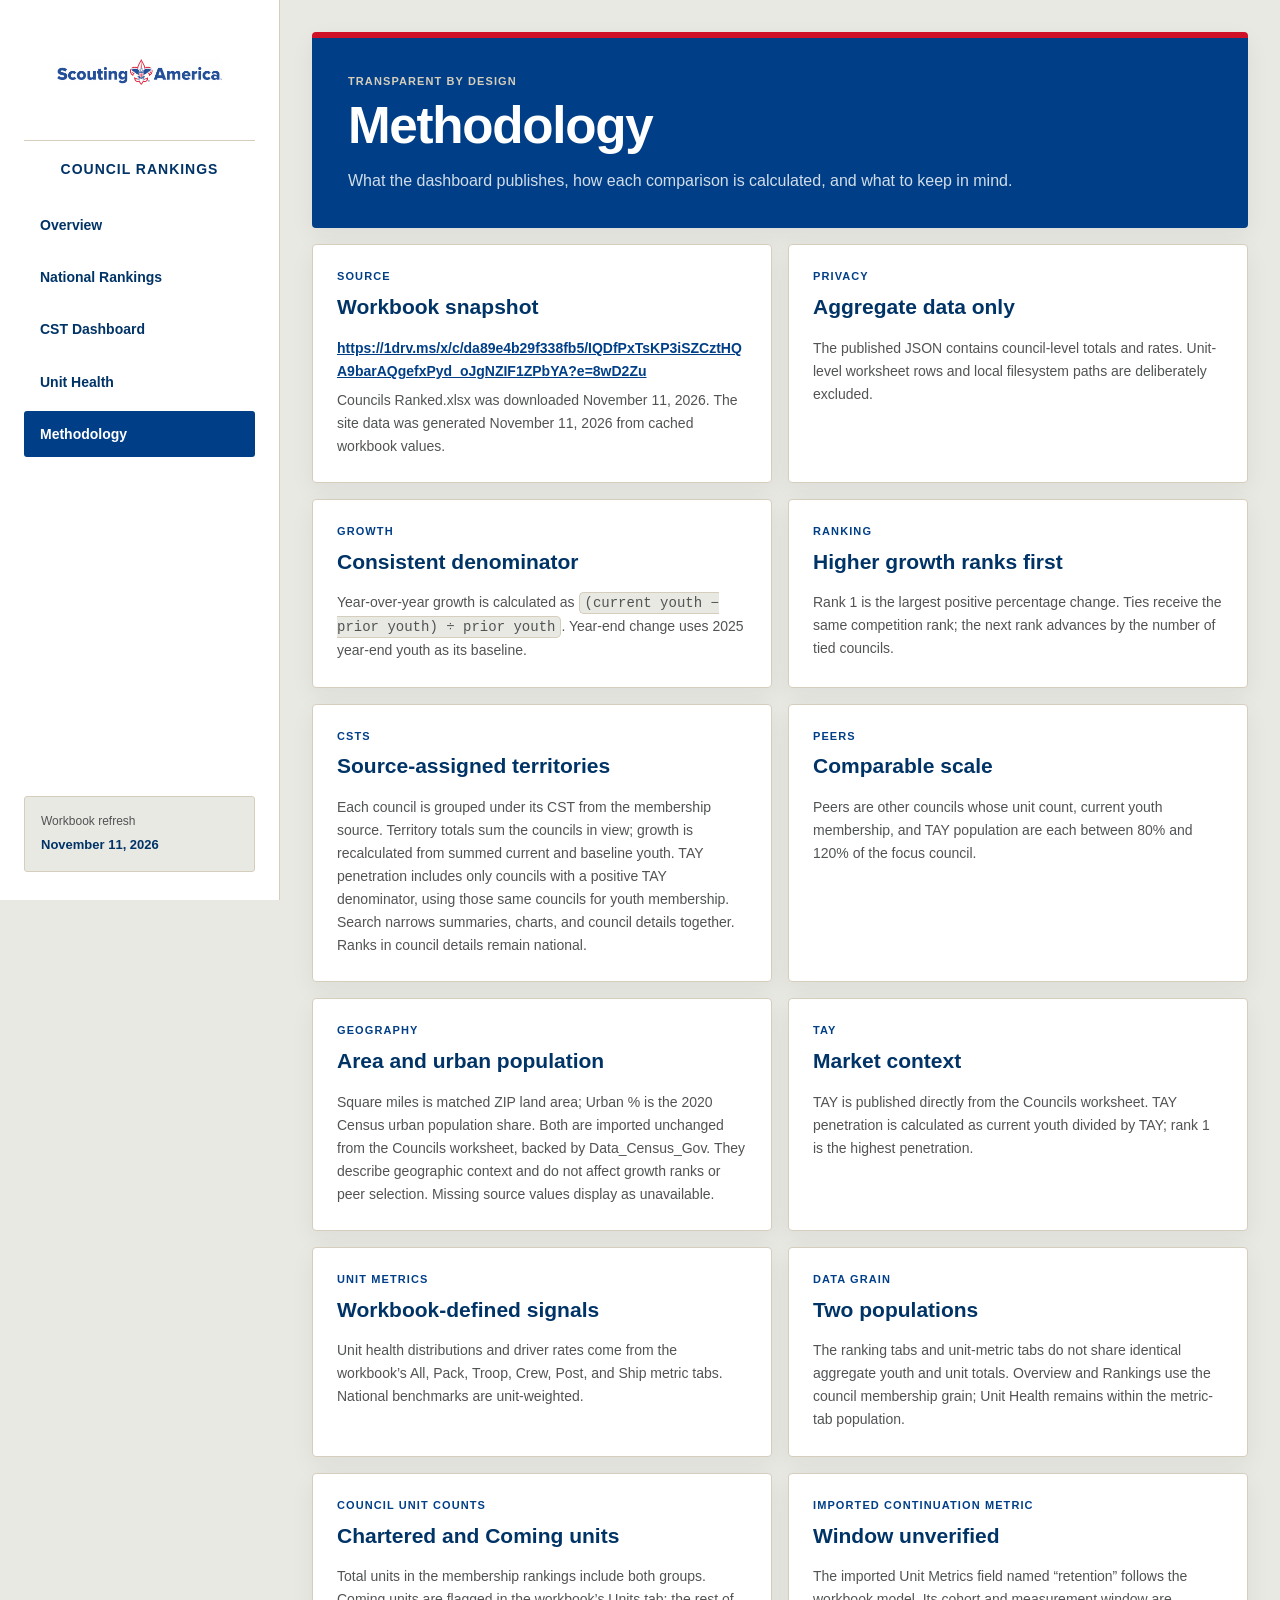
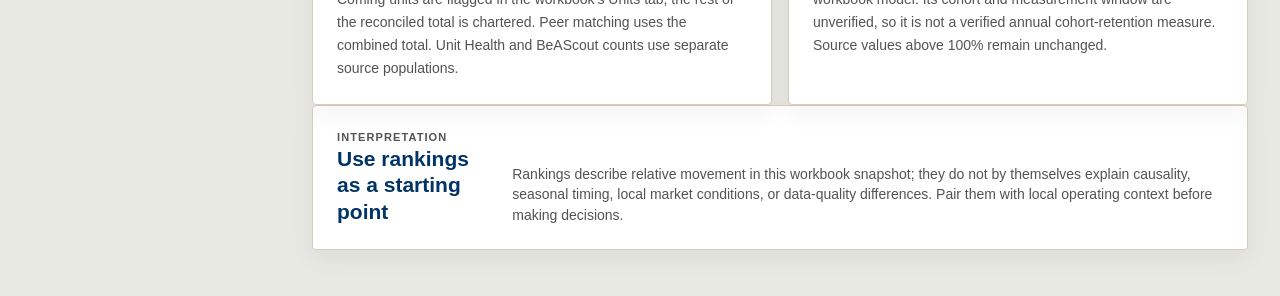
==== commit d4e8aa07: "Council Performance Rankings" ====
--- a/about.html
+++ b/about.html
@@ -5,7 +5,7 @@
   <meta name="viewport" content="width=device-width, initial-scale=1">
   <meta name="description" content="Methodology and source notes for the council ranking dashboard.">
   <title>Methodology · Council Performance Rankings</title>
-  <link rel="stylesheet" href="assets/dashboard.css?v=20261023-brand">
+  <link rel="stylesheet" href="assets/dashboard.css?v=20261104-cst">
 </head>
 <body data-page="about">
   <div class="app-shell">
@@ -14,6 +14,7 @@
       <nav>
         <a href="index.html">Overview</a>
         <a href="rankings.html">National Rankings</a>
+        <a href="cst.html">CST Dashboard</a>
         <a href="unit-health.html">Unit Health</a>
         <a class="active" aria-current="page" href="about.html">Methodology</a>
       </nav>
@@ -29,11 +30,14 @@
         <article class="panel"><p class="section-kicker">Privacy</p><h2>Aggregate data only</h2><p>The published JSON contains council-level totals and rates. Unit-level worksheet rows and local filesystem paths are deliberately excluded.</p></article>
         <article class="panel"><p class="section-kicker">Growth</p><h2>Consistent denominator</h2><p>Year-over-year growth is calculated as <code>(current youth − prior youth) ÷ prior youth</code>. Year-end change uses 2025 year-end youth as its baseline.</p></article>
         <article class="panel"><p class="section-kicker">Ranking</p><h2>Higher growth ranks first</h2><p>Rank 1 is the largest positive percentage change. Ties receive the same competition rank; the next rank advances by the number of tied councils.</p></article>
+        <article class="panel"><p class="section-kicker">CSTs</p><h2>Source-assigned territories</h2><p>Each council is grouped under its CST from the membership source. Territory totals sum the councils in view; growth is recalculated from summed current and baseline youth. TAY penetration includes only councils with a positive TAY denominator, using those same councils for youth membership. Search narrows summaries, charts, and council details together. Ranks in council details remain national.</p></article>
         <article class="panel"><p class="section-kicker">Peers</p><h2>Comparable scale</h2><p>Peers are other councils whose unit count, current youth membership, and TAY population are each between 80% and 120% of the focus council.</p></article>
+        <article class="panel"><p class="section-kicker">Geography</p><h2>Area and urban population</h2><p>Square miles is matched ZIP land area; Urban % is the 2020 Census urban population share. Both are imported unchanged from the Councils worksheet, backed by Data_Census_Gov. They describe geographic context and do not affect growth ranks or peer selection. Missing source values display as unavailable.</p></article>
         <article class="panel"><p class="section-kicker">TAY</p><h2>Market context</h2><p>TAY is published directly from the Councils worksheet. TAY penetration is calculated as current youth divided by TAY; rank 1 is the highest penetration.</p></article>
         <article class="panel"><p class="section-kicker">Unit metrics</p><h2>Workbook-defined signals</h2><p>Unit health distributions and driver rates come from the workbook’s All, Pack, Troop, Crew, Post, and Ship metric tabs. National benchmarks are unit-weighted.</p></article>
         <article class="panel"><p class="section-kicker">Data grain</p><h2>Two populations</h2><p>The ranking tabs and unit-metric tabs do not share identical aggregate youth and unit totals. Overview and Rankings use the council membership grain; Unit Health remains within the metric-tab population.</p></article>
-        <article class="panel"><p class="section-kicker">Retention model</p><h2>Values may exceed 100%</h2><p>Retention follows the workbook model used by the Other Council Dashboards project. It is not capped at 100%, so valid source values above 100% are displayed as provided.</p></article>
+        <article class="panel"><p class="section-kicker">Council unit counts</p><h2>Chartered and Coming units</h2><p>Total units in the membership rankings include both groups. Coming units are flagged in the workbook’s Units tab; the rest of the reconciled total is chartered. Peer matching uses the combined total. Unit Health and BeAScout counts use separate source populations.</p></article>
+        <article class="panel"><p class="section-kicker">Imported continuation metric</p><h2>Window unverified</h2><p>The imported Unit Metrics field named “retention” follows the workbook model. Its cohort and measurement window are unverified, so it is not a verified annual cohort-retention measure. Source values above 100% remain unchanged.</p></article>
       </section>
 
       <section class="panel source-panel">
@@ -42,6 +46,6 @@
       </section>
     </main>
   </div>
-  <script src="assets/dashboard.js"></script>
+  <script src="assets/dashboard.js?v=20261104-cst"></script>
 </body>
 </html>
--- a/assets/dashboard.css
+++ b/assets/dashboard.css
@@ -95,7 +95,7 @@
 .hero select { color-scheme: light; border-color: #fff; color: #003366; background: #fff; }
 :focus-visible { outline: 3px solid var(--pale-blue); outline-offset: 3px; }
 
-.kpi-grid { display: grid; grid-template-columns: repeat(6, minmax(132px, 1fr)); gap: 14px; margin: 16px 0; }
+.kpi-grid { display: grid; grid-template-columns: repeat(4, minmax(132px, 1fr)); gap: 14px; margin: 16px 0; }
 .compact-kpis { grid-template-columns: repeat(4, minmax(150px, 1fr)); }
 .kpi, .panel { min-width: 0; border: 1px solid var(--line); border-radius: 4px; background: var(--panel); box-shadow: var(--shadow); }
 .kpi { min-height: 140px; display: grid; align-content: space-between; padding: 20px 16px; border-top: 4px solid var(--blue-500); }
@@ -129,6 +129,17 @@
 .bar span { display: block; height: 100%; min-width: 2px; border-radius: inherit; background: var(--blue-700); }
 .bar.negative span { background: var(--red); }
 .bar-value { text-align: right; font-variant-numeric: tabular-nums; font-weight: 750; }
+.geography-row .bar span { min-width: 0; background: var(--blue-500); }
+.geography-row.residents .bar span { background: var(--orange); }
+.geography-note { color: var(--muted); font-size: .875rem; margin-bottom: 0; }
+.rural-peer-list { margin-top: 12px; }
+.rural-peer-row { display: grid; grid-template-columns: minmax(150px, 260px) minmax(0, 1fr) 48px; align-items: center; gap: 12px; }
+.rural-peer-axis { color: var(--muted); font-size: 12px; }
+.rural-peer-axis div { display: flex; justify-content: space-between; }
+.rural-peer-track { position: relative; height: 18px; background: linear-gradient(to right, transparent calc(50% - 1px), var(--track) calc(50% - 1px), var(--track) calc(50% + 1px), transparent calc(50% + 1px)); }
+.rural-peer-track span { position: absolute; top: 4px; height: 10px; border-radius: 3px; background: var(--blue-500); }
+.rural-peer-focus .rural-peer-track span { background: var(--orange); }
+.rural-peer-value { text-align: right; font-variant-numeric: tabular-nums; }
 .signal-list { display: grid; gap: 10px; }
 .signal { border: 0; border-left: 3px solid var(--tan); border-radius: 0; padding: 12px 16px; background: var(--soft); }
 .signal strong { display: block; margin-bottom: 4px; font-size: 15px; }
@@ -184,6 +195,41 @@
 .loading, .empty-state { padding: 18px; color: var(--muted); text-align: center; }
 .error-banner { margin: 16px 0; border: 2px solid var(--red); border-radius: 4px; padding: 14px; color: var(--red); background: var(--panel); }
 
+.sr-only { position: absolute; width: 1px; height: 1px; padding: 0; margin: -1px; overflow: hidden; clip: rect(0, 0, 0, 0); white-space: nowrap; border: 0; }
+.cst-navigation { margin-top: 16px; }
+.cst-links { display: grid; grid-template-columns: repeat(auto-fit, minmax(100px, 1fr)); gap: 8px; }
+.cst-link { display: grid; gap: 4px; padding: 12px; border: 1px solid var(--line); border-radius: 3px; text-decoration: none; color: var(--blue-900); }
+.cst-link span { font-size: 12px; color: var(--muted); }
+.cst-link:hover { background: var(--soft); }
+.cst-link.selected { background: var(--blue-700); color: #FFFFFF; border-color: var(--blue-700); }
+.cst-link.selected span { color: #FFFFFF; }
+.cst-toolbar { grid-template-columns: minmax(0, 1.4fr) minmax(0, 1fr) auto; align-items: end; }
+.cst-toolbar button { height: 44px; justify-content: center; }
+button.detail-link { cursor: pointer; }
+.board-actions { display: flex; flex-wrap: wrap; gap: 8px; }
+.cst-growth-track { position: relative; height: 18px; background: var(--track); border-radius: 3px; }
+.cst-growth-track::after { content: ""; position: absolute; top: -3px; bottom: -3px; left: 50%; width: 1px; background: var(--muted); }
+.cst-growth-track span { position: absolute; height: 100%; background: var(--blue-700); }
+.cst-growth-track .decline { background: var(--red); }
+.territory-group { margin: 10px 0; border: 1px solid var(--line); border-radius: 4px; overflow: hidden; }
+.territory-summary, .council-summary { display: grid; grid-template-columns: 18px minmax(0, 1fr) 120px 110px; align-items: center; gap: 12px; padding: 16px; cursor: pointer; list-style: none; font-variant-numeric: tabular-nums; }
+.territory-summary::-webkit-details-marker, .council-summary::-webkit-details-marker { display: none; }
+.territory-summary::before, .council-summary::before { content: "▸"; color: var(--blue-900); }
+details[open] > .territory-summary::before, details[open] > .council-summary::before { content: "▾"; }
+.territory-summary { background: var(--panel-2); font-weight: 700; }
+.territory-summary > span:nth-last-child(-n+2), .council-summary > span:nth-last-child(-n+2) { text-align: right; }
+.territory-summary small, .council-summary small { display: block; margin-top: 4px; color: var(--muted); font-size: 12px; font-weight: 400; }
+.council-name { overflow-wrap: anywhere; }
+.council-record + .council-record { border-top: 1px solid var(--line); }
+.council-summary:hover { background: var(--row-hover); }
+.council-record[open] > .council-summary { box-shadow: inset 4px 0 var(--blue-500); }
+.council-detail { padding: 20px; border-top: 1px solid var(--line); }
+.council-detail-grid { display: grid; grid-template-columns: repeat(3, minmax(0, 1fr)); gap: 28px; margin-bottom: 24px; }
+.program-table table { min-width: 1300px; }
+.program-table tbody th { position: static; background: var(--panel); color: var(--ink); }
+#programGeography table { min-width: 0; }
+.metric-caveat { margin: 12px 0 20px; font-size: 12px; color: var(--muted); }
+
 @media (max-width: 1180px) {
   .kpi-grid { grid-template-columns: repeat(3, minmax(0, 1fr)); }
   .compact-kpis { grid-template-columns: repeat(2, minmax(0, 1fr)); }
@@ -191,13 +237,14 @@
   .toolbar { grid-template-columns: repeat(2, minmax(0, 1fr)); }
   .hero { align-items: start; flex-direction: column; }
   .hero-actions { width: min(440px, 100%); flex-basis: auto; }
+  .council-detail-grid { grid-template-columns: 1fr; gap: 24px; }
 }
 
 @media (max-width: 900px) {
   .app-shell { grid-template-columns: 1fr; }
   .sidebar { position: relative; height: auto; gap: 16px; padding: 16px; border-bottom: 1px solid var(--line); border-right: 0; }
   .brand img { width: 168px; }
-  .sidebar nav { grid-template-columns: repeat(4, minmax(0, 1fr)); }
+  .sidebar nav { grid-template-columns: repeat(5, minmax(0, 1fr)); }
   .sidebar nav a { padding: 9px 8px; text-align: center; font-size: 12px; }
   .sidebar-note { display: none; }
   main { padding: 14px; }
@@ -206,14 +253,24 @@
   .chart-row { grid-template-columns: 1fr; gap: 6px; }
   .bar-value { text-align: left; }
   .source-panel { align-items: start; flex-direction: column; }
+  .cst-toolbar { grid-template-columns: 1fr; }
 }
 
 @media (max-width: 560px) {
+  .rural-peer-row { grid-template-columns: minmax(108px, 1.25fr) minmax(55px, 1fr) 38px; gap: 6px; }
+  #programGeography :is(th, td) { padding: 8px 5px; font-size: 12px; }
   .brand > span { padding-top: 14px; }
   .sidebar nav { grid-template-columns: repeat(2, minmax(0, 1fr)); }
   .mix-total { grid-template-columns: 1fr; }
   .comparison-row { grid-template-columns: 1fr 1fr; }
   .comparison-row > :first-child { grid-column: 1 / -1; }
+  .cst-board .panel-head { align-items: start; flex-direction: column; }
+  .territory-summary, .council-summary { grid-template-columns: 14px minmax(0, 1fr) auto; gap: 8px; padding: 14px 10px; }
+  .territory-summary > span:nth-last-child(2), .council-summary > span:nth-last-child(2) { grid-column: 2; text-align: left; }
+  .territory-summary > span:last-child, .council-summary > span:last-child { grid-column: 3; }
+  .council-name, .territory-summary > span:first-of-type { grid-column: 2 / -1; }
+  .council-detail { padding: 16px 10px; }
+  .cst-link { padding: 10px; }
 }
 
 @media (prefers-color-scheme: dark) {
@@ -239,6 +296,80 @@
   .sidebar nav a:hover, tbody tr.focus-row { background: #003366; }
   .sidebar nav a.active { background: #003F87; }
   .detail-link { color: var(--pale-blue); border-color: var(--pale-blue); }
+  .cst-growth-track .increase { background: var(--pale-blue); }
   /* Red stays at its specified value; signed text uses white for contrast. */
   .negative, .error-banner { color: #FFFFFF; }
 }
+
+.report-main { max-width: 1000px; }
+.report-actions { margin-bottom: 16px; }
+.report-actions button:disabled { opacity: .55; cursor: default; }
+.report-sheet {
+  margin-bottom: 20px;
+  border: 1px solid var(--line);
+  padding: 24px;
+  background: var(--panel);
+}
+.report-brand { display: flex; align-items: center; justify-content: space-between; gap: 12px; }
+.report-brand img { box-sizing: content-box; width: 150px; height: auto; padding: 25px; background: #FFFFFF; }
+.report-brand span, .report-header p, .report-source { color: var(--muted); }
+.report-header { margin-bottom: 16px; border-bottom: 1px solid var(--line); }
+.report-name { margin: 8px 0 4px; color: var(--blue-900); font-size: clamp(24px, 4vw, 38px); line-height: 1.1; }
+.report-sheet .council-detail { padding: 0; border: 0; }
+.report-sheet .metric-line { gap: 8px; padding: 4px 0; }
+.report-sheet .program-table table { min-width: 770px; }
+.report-sheet .report-peers table { min-width: 620px; }
+.report-sheet th, .report-sheet td { padding: 5px 6px; }
+.report-peers tbody th, .report-peers tfoot th { position: static; color: var(--ink); background: transparent; }
+.report-peers tfoot { border-top: 2px solid var(--blue-900); font-weight: 700; }
+.report-notes { margin-top: 16px; }
+.report-notes h3 { margin-bottom: 2px; }
+.report-notes p { margin-bottom: 8px; }
+
+@media screen and (max-width: 600px) {
+  .report-main { padding: 12px; }
+  .report-sheet { padding: 12px; }
+  .report-brand { align-items: start; flex-direction: column; gap: 4px; }
+}
+
+@page council-report { size: letter portrait; margin: .45in; }
+
+@media print {
+  body[data-page="council-report"] {
+    page: council-report;
+    color-scheme: light;
+    --blue-900: #003366;
+    --ink: #232528;
+    --muted: #515354;
+    --line: #D6CEBD;
+    --soft: #E9E9E4;
+    --panel: #FFFFFF;
+    background: #FFFFFF;
+    font-size: 9pt;
+    line-height: 1.24;
+    print-color-adjust: exact;
+    -webkit-print-color-adjust: exact;
+  }
+  .report-main { max-width: none; padding: 0; }
+  .report-actions { display: none; }
+  .report-sheet { margin: 0; border: 0; padding: 0; }
+  .report-sheet + .report-sheet { break-before: page; }
+  .report-brand img { width: 1.85in; padding: 0 .31in .18in 0; }
+  .report-name { margin: 0 0 4px; font-size: 24pt; }
+  .report-header { margin-bottom: 10px; }
+  .report-sheet p { margin-bottom: 8px; }
+  .report-sheet h3 { margin-bottom: 4px; color: #003366; font-size: 10pt; }
+  .report-sheet .council-detail-grid { grid-template-columns: repeat(3, minmax(0, 1fr)); gap: 14px; margin-bottom: 12px; }
+  .report-sheet .metric-stack { gap: 0; }
+  .report-sheet .metric-line { align-items: baseline; gap: 4px; padding: 3px 0; }
+  .report-sheet .negative { color: #CE1126; }
+  .report-sheet .table-wrap { overflow: visible; }
+  .report-sheet .table-wrap table { min-width: 0; }
+  .report-sheet th, .report-sheet td { position: static; padding: 3px 4px; font-size: 8pt; }
+  .report-sheet tr { break-inside: avoid; }
+  .report-sheet tbody tr.focus-row { background: #E9E9E4; box-shadow: none; font-weight: 700; }
+  .report-sheet .report-peers th:first-child { width: 34%; }
+  .report-sheet .metric-caveat, .report-sheet .panel-intro { font-size: 8.5pt; }
+  .report-notes { margin-top: 10px; }
+  .report-notes p:last-child { margin-bottom: 0; }
+}
